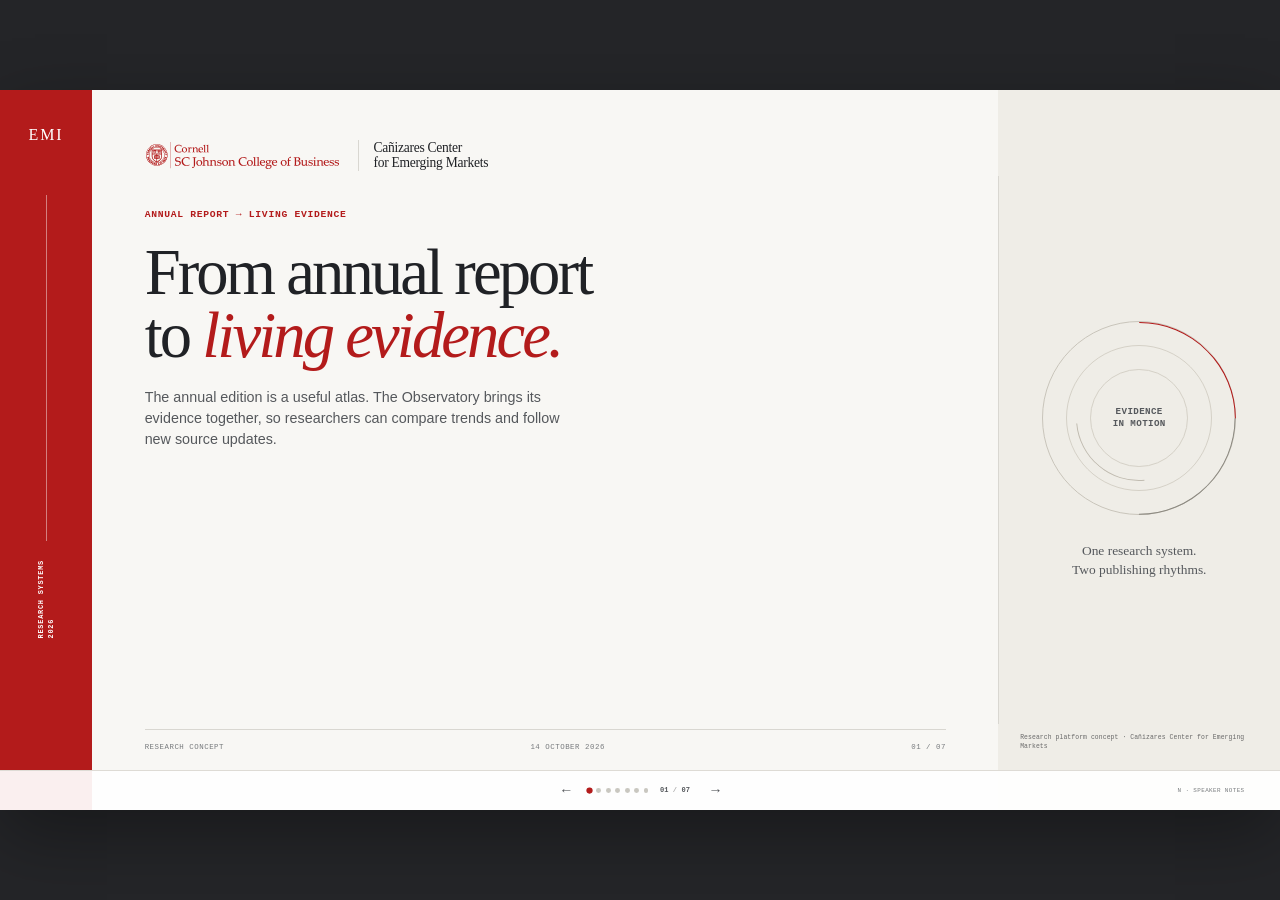
==== index.html @ 7b73593b "Publish seven-slide Cornell EMI Observatory presentation" ====
<!doctype html>
<html lang="en">
<head>
  <meta charset="utf-8">
  <meta name="viewport" content="width=device-width, initial-scale=1">
  <meta name="color-scheme" content="light">
  <meta name="description" content="A seven-slide project presentation of the Emerging Markets Insights Observatory.">
  <title>Emerging Markets Insights Observatory · Project presentation</title>
  <link rel="stylesheet" href="./deck.css">
  <script src="./deck.js" defer></script>
</head>
<body>
  <main class="deck" aria-label="Emerging Markets Insights Observatory presentation">
    <section class="slide slide-cover is-active" id="slide-1" data-slide="1" aria-labelledby="title-1">
      <div class="cover-rail"><span class="rail-mark">EMI</span><span class="rail-line"></span><span class="rail-caption">RESEARCH SYSTEMS<br>2026</span></div>
      <div class="cover-main">
        <header class="brand-lockup" aria-label="Cornell University"><img class="cornell-lockup" src="./assets/cornell-lockup.svg" alt="Cornell University" hidden><span class="lockup-placeholder" hidden aria-hidden="true"></span><span class="center-wordmark">Cañizares Center<br>for Emerging Markets</span></header>
        <p class="eyebrow">ANNUAL REPORT → LIVING EVIDENCE</p>
        <h1 id="title-1">From annual report<br>to <em>living evidence.</em></h1>
        <p class="cover-deck">The annual edition is a useful atlas. The Observatory brings its evidence together, so researchers can compare trends and follow new source updates.</p>
        <div class="cover-bottom"><span>RESEARCH CONCEPT</span><span>14 OCTOBER 2026</span><span>01 / 07</span></div>
      </div>
      <div class="cover-aside"><div class="orbit" aria-hidden="true"><span></span><span></span><span></span><b>evidence<br>in motion</b></div><p>One research system.<br>Two publishing rhythms.</p></div>
      <p class="slide-source cover-source">Research platform concept · Cañizares Center for Emerging Markets</p>
    </section>

    <section class="slide slide-evidence" id="slide-2" data-slide="2" aria-labelledby="title-2" hidden>
      <header class="slide-head"><p class="eyebrow">THE RESEARCH FOUNDATION</p><span class="slide-index">02 / 07</span></header>
      <div class="evidence-layout">
        <div class="evidence-title"><h2 id="title-2">An annual atlas.<br><em>A living evidence base.</em></h2><p>The annual edition gives the research its frame. The Observatory keeps each source with its definition, date, and place in the analysis.</p></div>
        <div class="page-object" aria-label="Research archive with 177 pages and 13 chapter analyses"><div class="page-rules"></div><div class="page-stamp">EMI<br>2026</div><div class="page-count"><b>177</b><span>physical pages</span></div><div class="chapter-count"><b>13</b><span>chapters analyzed</span></div><div class="page-note">ANNUAL EDITION<br>THE RESEARCH FRAME</div></div>
        <div class="asset-column"><div class="asset-total"><span>CATALOGUED SOURCE ASSETS</span><strong>164</strong><small>in the project library</small></div><div class="asset-rule"></div><p>Company, M&amp;A, and greenfield material sit beside the report archive, ready to connect with questions and exhibits.</p><span class="status-pill">SOURCE · DEFINITION · DATE</span></div>
      </div>
      <footer class="slide-source">Sources: project research inventory (177 pages, 13 chapter analyses); <code>docs/DATA_ASSET_MANIFEST.json</code> and <code>verification/RELEASE_CHECK.json</code> (164 catalogued assets).</footer>
    </section>

    <section class="slide slide-experience" id="slide-3" data-slide="3" aria-labelledby="title-3" hidden>
      <header class="slide-head"><p class="eyebrow">WHY VISUALIZATION FIRST</p><span class="slide-index">03 / 07</span></header>
      <div class="experience-grid">
        <div class="experience-copy"><h2 id="title-3">Let researchers<br><em>see the question.</em></h2><p>Start with a country, a metric, and a time window. Compare shape and coverage before writing the interpretation.</p><div class="control-stack"><div><small>ECONOMY</small><strong>Choose one or compare</strong><span>Country selector</span></div><div><small>MEASURE</small><strong>Six annual indicators</strong><span>Units stay visible</span></div><div><small>TIME</small><strong>2000 to 2025</strong><span>Adjustable range</span></div></div></div>
        <div class="chart-frame" aria-label="Illustrative interface diagram, no observations plotted"><div class="chart-toolbar"><div><span class="toolbar-dot"></span><span>FDI NET INFLOWS</span></div><span>LEVELS · CURRENT US$</span></div><div class="chart-body"><div class="chart-ylabels"><span>Higher</span><span></span><span></span><span>Lower</span></div><div class="chart-field"><div class="chart-gridline"></div><div class="chart-gridline"></div><div class="chart-gridline"></div><svg viewBox="0 0 600 300" role="img" aria-label="Schematic line, not real data"><path class="chart-path chart-path-one" d="M4 232 C74 206, 95 232, 146 185 S221 201, 272 153 S351 176, 403 119 S481 141, 596 62"/><path class="chart-path chart-path-two" d="M4 258 C76 245, 105 212, 148 226 S211 165, 271 191 S346 123, 407 151 S493 96, 596 108"/></svg><span class="schematic-label">SCHEMATIC · NO VALUES PLOTTED</span><div class="chart-xlabels"><span>2000</span><span>2010</span><span>2020</span><span>2025</span></div></div></div><div class="chart-legend"><span><i class="legend-red"></i>Selected economy</span><span><i class="legend-gray"></i>Comparison</span><span class="chart-hover">Hover · zoom · inspect</span></div><div class="chart-footnote">Missing values stay visible. Export uses the current filters and labels.</div></div>
        <aside class="experience-margin"><span>01</span><i></i><span>02</span><i></i><span>03</span></aside>
      </div>
      <footer class="slide-source">Sources: <code>app/data/current.json</code> and <code>docs/DATA_DICTIONARY.md</code>. Lines are illustrative only. Corporate, M&amp;A, and greenfield material remains outside this chart.</footer>
    </section>

    <section class="slide slide-pipeline" id="slide-4" data-slide="4" aria-labelledby="title-4" hidden>
      <header class="slide-head"><p class="eyebrow">HOW THE EVIDENCE TAKES SHAPE</p><span class="slide-index">04 / 07</span></header>
      <div class="pipeline-heading"><h2 id="title-4">One source response<br><em>at a time.</em></h2><p>Python turns source material into dated, comparable evidence that a researcher can revisit.</p></div>
      <div class="pipeline-track" aria-label="Data pipeline from official source responses to research interface"><div class="pipeline-step"><span class="step-no">01</span><b>Acquire<br>source data</b><small>Official World Bank<br>API responses</small></div><i class="flow-arrow">→</i><div class="pipeline-step"><span class="step-no">02</span><b>Prepare<br>the series</b><small>Python normalization<br>and validation</small></div><i class="flow-arrow">→</i><div class="pipeline-step step-strong"><span class="step-no">03</span><b>Version<br>the evidence</b><small>Immutable snapshot<br>with provenance</small></div><i class="flow-arrow">→</i><div class="pipeline-step"><span class="step-no">04</span><b>Explore<br>and compare</b><small>Charts and<br>descriptive questions</small></div></div>
      <div class="deployment-band"><div class="deployment-item"><span>ACQUIRE</span><b>World Bank responses</b><small>Country metadata and six annual series</small></div><div class="deployment-item"><span>PREPARE</span><b>Python</b><small>Normalize, check, and record provenance</small></div><div class="deployment-item"><span>VERSION</span><b>Immutable snapshot</b><small>Source, units, dates, and identity stay attached</small></div><div class="deployment-item"><span>EXPLORE</span><b>Plotly · FastAPI</b><small>Interactive charts and read-only data access</small></div></div>
      <footer class="slide-source">Sources: <code>docs/ARCHITECTURE.md</code>, <code>app/data/current.json</code>, <code>docs/DATA_DICTIONARY.md</code>.</footer>
    </section>

    <section class="slide slide-automation" id="slide-5" data-slide="5" aria-labelledby="title-5" hidden>
      <header class="slide-head"><p class="eyebrow">SOURCE-PACED AUTOMATION</p><span class="slide-index">05 / 07</span></header>
      <div class="automation-heading"><h2 id="title-5">Annual baseline.<br><em>Updates as sources change.</em></h2><p>The annual edition remains the reference. The Observatory can follow each provider's publishing rhythm.</p></div>
      <div class="automation-rhythm"><div class="rhythm-date"><span>SOURCE-PACED</span><b>LIVE</b><strong>As data change</strong><small>API · schedule · event</small></div><div class="automation-steps"><article><small>01 · CHECK</small><b>Look for revised source data</b><span>Keep the source's observation frequency intact</span></article><article><small>02 · PREPARE</small><b>Build a dated snapshot</b><span>Carry definitions, units, and source dates</span></article><article><small>03 · RETAIN</small><b>Keep each version addressable</b><span>Return to a prior snapshot for a pinned view</span></article><article><small>04 · PUBLISH</small><b>Seal data and publish the experience</b><span>Keep source material protected in the library</span></article></div></div>
      <div class="automation-caveat"><b>STACK</b><span>Python · FastAPI · Plotly · GitHub Actions. Production design: Dagster orchestration with PostgreSQL; source cadence follows provider terms.</span></div>
      <footer class="slide-source">Sources: <code>.github/workflows/pages.yml</code>, <code>docs/ARCHITECTURE.md</code>, <code>docs/DATA_DICTIONARY.md</code>. A weekly source check does not change annual observation frequency.</footer>
    </section>

    <section class="slide slide-questions" id="slide-6" data-slide="6" aria-labelledby="title-6" hidden>
      <header class="slide-head"><p class="eyebrow">PRIVATE INTERACTION, SHARED EVIDENCE</p><span class="slide-index">06 / 07</span></header>
      <div class="question-layout"><div class="question-intro"><h2 id="title-6">One snapshot.<br><em>Two ways to explore.</em></h2><p>Charts and questions use the same economy, metric, years, and version. The answer stays close to the evidence.</p><div class="boundary-stamp">SOURCE<br>UNIT<br>OBSERVATION PERIOD</div></div><div class="query-card"><div class="query-header"><span>ASK THE SELECTED SNAPSHOT</span><span class="snapshot-id">wb-8d80…4cec</span></div><div class="query-input">Which economies had the highest FDI inflows in the selected years?<b>↵</b></div><div class="query-state"><div class="state-icon">✓</div><div><small>DESCRIPTIVE ANSWER</small><strong>Same filters and snapshot as the visual view.</strong><p>Source, unit, missing-value context, and period stay with the result.</p></div></div><div class="query-divider"></div><div class="unsupported"><span class="unsupported-mark">↗</span><div><small>RETURN TO THE RESEARCH</small><p>Compare the answer with the chart, then read the annual edition for context.</p></div></div><div class="query-baseline"><span>DETERMINISTIC PARSER</span><span>REPEATABLE SNAPSHOT</span><span>SOURCE IN VIEW</span></div></div></div>
      <footer class="slide-source">Sources: <code>README.md</code>, <code>docs/ARCHITECTURE.md</code>, <code>verification/DATA_VERIFICATION.json</code>.</footer>
    </section>

    <section class="slide slide-readiness" id="slide-7" data-slide="7" aria-labelledby="title-7" hidden>
      <header class="slide-head"><p class="eyebrow">ONE RESEARCH SYSTEM · TWO PUBLISHING RHYTHMS</p><span class="slide-index">07 / 07</span></header>
      <div class="readiness-title"><h2 id="title-7">One research system.<br><em>Two publishing rhythms.</em></h2><p>An annual edition gives the work its frame. A source-paced Observatory keeps evidence in motion.</p></div>
      <div class="readiness-board"><article class="readiness-column ready"><span class="column-label"><i></i>LIVE INTELLIGENCE</span><div class="big-proof">↗</div><h3>Follow the source</h3><p>Bring updated source snapshots into view at the cadence each provider allows.</p><div class="column-bottom">Version each snapshot for repeatable comparisons</div></article><article class="readiness-column next"><span class="column-label"><i></i>ANNUAL REFERENCE</span><div class="next-mark">✳</div><h3>Keep the annual edition</h3><p>Use the report as the editorial map. Chapters frame the questions; exhibits anchor the analysis.</p><div class="column-bottom">Read an edition beside evolving evidence</div></article><article class="readiness-column ready"><span class="column-label"><i></i>EXPLAINABLE ANSWERS</span><div class="big-proof">↗</div><h3>Show how an answer travels</h3><p>Keep its source, unit, period, and selected snapshot beside each chart and result.</p><div class="column-bottom">From source to comparison to interpretation</div></article></div>
      <div class="closing-line"><span>ANNUAL EDITION</span><i></i><b>CONTINUOUS OBSERVATORY</b></div>
      <footer class="slide-source">Concept based on the project's annual World Bank snapshot, source catalog, and report research inventory.</footer>
    </section>
    <div class="deck-ui" aria-label="Slide navigation">
      <button class="nav-button previous" type="button" aria-label="Previous slide">←</button>
      <div class="slide-dots" role="navigation" aria-label="Choose a slide"></div>
      <div class="slide-counter" aria-live="polite"><span id="current-slide">01</span><i>/</i><span>07</span></div>
      <button class="nav-button next" type="button" aria-label="Next slide">→</button>
      <button class="notes-hint" type="button" aria-label="Open speaker notes" aria-controls="notes-panel" aria-expanded="false">N · SPEAKER NOTES</button>
    </div>
    <aside class="notes-panel" id="notes-panel" aria-label="Speaker notes" hidden><div class="notes-panel-head"><span>SPEAKER NOTES</span><button type="button" class="notes-close" aria-label="Close speaker notes">×</button></div><p id="notes-text"></p></aside>
    <div class="sr-only" aria-live="polite" id="announcement"></div>
  </main>
</body>
</html>
---- deck.css ----
@charset "utf-8";
:root{--red:#B31B1B;--red-dark:#8F1717;--ink:#202226;--ink-soft:#55585C;--paper:#F8F7F4;--white:#FFF;--rule:#D9D7D1;--soft:#EDEBE6;--muted:#777A7D;--green:#477463;--amber:#A87231;--display:Georgia,"Times New Roman",serif;--sans:Arial,Helvetica,sans-serif;--mono:"SFMono-Regular",Consolas,"Liberation Mono",monospace;--motion-fast:180ms;--motion-base:360ms;--motion-ease:cubic-bezier(.2,.7,.2,1);--slide-w:1600;--slide-h:900}
*{box-sizing:border-box}html,body{width:100%;height:100%;margin:0;background:#242528;color:var(--ink);font-family:var(--sans)}body{display:grid;place-items:center;overflow:hidden}.deck{width:min(100vw,177.7778vh);height:min(100vh,56.25vw);aspect-ratio:16/9;position:relative;overflow:hidden;background:var(--paper);box-shadow:0 24px 70px #0005;container-type:inline-size}.slide{position:absolute;inset:0;overflow:hidden;padding:5.25cqw 6.1cqw 5.7cqw;background:var(--paper);opacity:0;visibility:hidden;transform:translateY(1.2cqw);transition:opacity var(--motion-base) var(--motion-ease),transform var(--motion-base) var(--motion-ease),visibility var(--motion-base)}.slide.is-active{opacity:1;visibility:visible;transform:translateY(0);z-index:1}.slide[hidden]{display:none}.slide-head{display:flex;align-items:center;justify-content:space-between;border-bottom:1px solid var(--rule);padding-bottom:.75cqw}.eyebrow,.slide-index,.slide-source,.cover-bottom,.lane-kicker,.asset-total>span,.page-note,.query-header,.query-state small,.unsupported small,.query-baseline,.chart-toolbar,.chart-footnote,.chart-legend,.control-stack small,.column-label,.column-bottom,.deployment-item>span,.deployment-item small,.notes-panel-head,.notes-hint{font-family:var(--mono);letter-spacing:.07em}.eyebrow{font-size:.69cqw;font-weight:700;color:var(--red);margin:0}.slide-index{font-size:.61cqw;color:var(--muted)}h1,h2,h3,p{margin-top:0}h1,h2{font-family:var(--display);font-weight:400;letter-spacing:-.045em}h2{font-size:3.05cqw;line-height:1.06;margin:0 0 1.1cqw}h2 em,h1 em{color:var(--red);font-weight:400}p{line-height:1.48}.slide-source{position:absolute;left:6.1cqw;right:6.1cqw;bottom:2.1cqw;color:var(--muted);font-size:.52cqw;letter-spacing:.015em;line-height:1.4}.slide-source code{font-family:var(--mono);font-size:.95em;color:var(--ink-soft)}
/* Cover */
.slide-cover{padding:0;display:grid;grid-template-columns:7.2cqw 1fr 22cqw;grid-template-rows:1fr;visibility:visible}.slide-cover.is-active{display:grid}.cover-rail{background:var(--red);color:white;display:flex;flex-direction:column;align-items:center;padding:2.8cqw 0}.rail-mark{font-family:var(--display);font-size:1.25cqw;letter-spacing:.12em}.rail-line{width:1px;height:27cqw;background:#ffffff70;margin:4cqw 0 1.5cqw}.rail-caption{writing-mode:vertical-rl;transform:rotate(180deg);font:600 .54cqw/1.5 var(--mono);letter-spacing:.11em}.cover-main{padding:3.4cqw 4.1cqw 2.55cqw;display:flex;flex-direction:column;position:relative}.brand-lockup{height:3.4cqw;display:flex;align-items:flex-start}.cornell-lockup{max-width:15.5cqw;max-height:2.2cqw;object-fit:contain;object-position:left top}.lockup-placeholder{display:inline-flex;align-items:baseline;gap:.75cqw;padding:.25cqw .45cqw;border:1px dashed #aaa;font:700 .69cqw var(--mono);letter-spacing:.04em;color:var(--ink-soft)}.lockup-placeholder i{font:italic .52cqw var(--sans);letter-spacing:0;color:var(--muted)}.cover-main .eyebrow{margin-top:2.4cqw;font-size:.76cqw}.cover-main h1{font-size:5.05cqw;line-height:.97;margin:1.5cqw 0 1.6cqw}.cover-deck{font:1.12cqw/1.45 var(--sans);color:var(--ink-soft);max-width:34cqw;margin:0}.cover-bottom{margin-top:auto;display:flex;justify-content:space-between;border-top:1px solid var(--rule);padding-top:1cqw;font-size:.58cqw;color:var(--muted)}.cover-aside{background:#EFEDE7;display:flex;flex-direction:column;justify-content:center;align-items:center;padding:2cqw;position:relative}.cover-aside:before{content:"";position:absolute;left:0;top:12%;bottom:12%;width:1px;background:var(--rule)}.orbit{width:15.2cqw;height:15.2cqw;border:1px solid #c9c5bb;border-radius:50%;position:relative;display:grid;place-items:center}.orbit:before,.orbit:after{content:"";position:absolute;border:1px solid #d5d1c7;border-radius:50%}.orbit:before{inset:1.8cqw}.orbit:after{inset:3.7cqw}.orbit span{position:absolute;inset:0;border-radius:50%;border:1px solid transparent;border-top-color:var(--red);transform:rotate(45deg)}.orbit span:nth-child(2){transform:rotate(135deg);border-top-color:#8D8A82}.orbit span:nth-child(3){inset:2.6cqw;transform:rotate(220deg);border-top-color:#c1bcb1}.orbit b{font:700 .72cqw/1.3 var(--mono);letter-spacing:.04em;text-align:center;color:var(--ink-soft);text-transform:uppercase}.cover-aside>p{font:1.05cqw/1.38 var(--display);text-align:center;margin:2.1cqw 0 0;color:var(--ink-soft)}.cover-source{left:auto;right:1.6cqw;bottom:1.5cqw;width:18.7cqw;color:#666;font-size:.46cqw}
/* Evidence */
.evidence-layout{display:grid;grid-template-columns:1.1fr .86fr .85fr;gap:4.5cqw;align-items:center;height:70%;padding-top:1.9cqw}.evidence-title h2{font-size:3.6cqw}.evidence-title p{font-size:.93cqw;color:var(--ink-soft);max-width:24cqw}.page-object{height:24cqw;max-height:30cqw;background:#fff;border:1px solid #d3d0c7;box-shadow:1cqw 1cqw 0 #dedbd3;padding:2cqw 1.8cqw;position:relative;display:flex;flex-direction:column;justify-content:flex-end}.page-rules{position:absolute;inset:2cqw 1.8cqw auto;height:7.5cqw;background:repeating-linear-gradient(to bottom,transparent 0,transparent .63cqw,#e4e1da .63cqw,#e4e1da .68cqw)}.page-stamp{position:absolute;right:1.8cqw;top:1.7cqw;border:1px solid var(--red);color:var(--red);font:700 .56cqw/1.3 var(--mono);padding:.35cqw .5cqw;transform:rotate(4deg)}.page-count,.chapter-count{display:flex;align-items:baseline;gap:.65cqw;position:relative}.page-count b{font:4.1cqw var(--display);color:var(--red)}.page-count span,.chapter-count span{font:600 .72cqw var(--mono);color:var(--ink-soft)}.chapter-count{border-top:1px solid var(--rule);padding-top:.8cqw;margin-top:.45cqw}.chapter-count b{font:2.1cqw var(--display)}.page-note{position:absolute;left:1.8cqw;top:10.5cqw;color:var(--muted);font-size:.47cqw;line-height:1.5}.asset-column{padding-left:1cqw}.asset-total{display:flex;flex-direction:column;gap:.42cqw}.asset-total>span{font-size:.57cqw;color:var(--muted)}.asset-total strong{font:5.15cqw var(--display);letter-spacing:-.06em}.asset-total small{font-size:.78cqw;color:var(--ink-soft)}.asset-rule{height:1px;background:var(--rule);margin:1.35cqw 0}.asset-column>p{font-size:.76cqw;color:var(--ink-soft);line-height:1.55}.status-pill{display:inline-block;color:var(--green);font:700 .5cqw var(--mono);letter-spacing:.04em;border:1px solid #9bb7a9;padding:.42cqw .55cqw;margin-top:.4cqw}
/* Portfolio */
.portfolio-heading{display:flex;align-items:flex-end;justify-content:space-between;padding:2cqw 0 1.4cqw}.portfolio-heading h2{font-size:2.74cqw;margin:0}.portfolio-heading p{width:22cqw;margin:0 1cqw .35cqw 2cqw;color:var(--ink-soft);font-size:.75cqw}.portfolio-columns{display:grid;grid-template-columns:repeat(3,1fr);gap:1.1cqw;height:49%;}.source-lane{background:#fff;border:1px solid var(--rule);padding:1.45cqw 1.55cqw;display:flex;flex-direction:column;position:relative}.source-live{border-top:3px solid var(--red)}.source-gated{background:#F0EEE9}.lane-kicker{font-size:.51cqw;color:var(--muted);display:flex;align-items:center;gap:.5cqw}.lane-dot{width:.46cqw;height:.46cqw;border-radius:50%;background:var(--green)}.dot-muted{background:#9d9b95}.dot-outline{background:transparent;border:1px solid var(--amber)}.source-lane h3{font:2.05cqw/1.03 var(--display);letter-spacing:-.035em;margin:1.05cqw 0 .75cqw}.source-lane p{font-size:.68cqw;line-height:1.45;color:var(--ink-soft);max-width:19cqw;margin-bottom:.9cqw}.metric-chips{display:flex;flex-wrap:wrap;gap:.3cqw}.metric-chips span{padding:.35cqw .45cqw;background:#F5F1EB;color:#524E49;font:600 .48cqw var(--mono)}.lane-footer{margin-top:auto;display:flex;align-items:baseline;justify-content:space-between;padding-top:.75cqw;border-top:1px solid var(--rule);font-size:.58cqw;color:var(--ink-soft)}.lane-footer b{font:700 .59cqw var(--mono);color:var(--ink)}.asset-glyphs{display:grid;grid-template-columns:1fr 1fr;gap:.35cqw;margin-top:.25cqw}.asset-glyphs span,.feed-list span{border:1px solid var(--rule);padding:.39cqw .48cqw;font:600 .48cqw var(--mono);color:var(--ink-soft)}.feed-list{display:flex;flex-direction:column;gap:.35cqw;margin-top:.25cqw}.feed-list span{background:#fff}
/* Experience */
.experience-grid{display:grid;grid-template-columns:.86fr 1.25fr .08fr;gap:3cqw;align-items:center;height:78%;padding-top:1.2cqw}.experience-copy h2{font-size:2.8cqw}.experience-copy>p{font-size:.78cqw;color:var(--ink-soft);max-width:22cqw}.control-stack{margin-top:1.4cqw;display:flex;flex-direction:column;gap:.52cqw}.control-stack>div{display:grid;grid-template-columns:4.7cqw 1fr;align-items:center;background:#fff;border:1px solid var(--rule);padding:.61cqw .72cqw}.control-stack small{font-size:.46cqw;color:var(--red);grid-row:span 2}.control-stack strong{font:600 .7cqw var(--sans)}.control-stack span{font-size:.53cqw;color:var(--muted);margin-top:.16cqw}.chart-frame{background:#fff;border:1px solid var(--rule);box-shadow:.55cqw .65cqw 0 #e5e2db;padding:1.1cqw 1.15cqw}.chart-toolbar{display:flex;justify-content:space-between;border-bottom:1px solid var(--soft);padding-bottom:.7cqw;font-size:.49cqw;color:var(--muted)}.chart-toolbar>div{display:flex;gap:.4cqw;align-items:center;color:var(--ink);font-weight:700}.toolbar-dot{width:.35cqw;height:.35cqw;background:var(--red);border-radius:50%}.chart-body{display:grid;grid-template-columns:3.1cqw 1fr;height:16.7cqw;padding-top:.8cqw}.chart-ylabels{display:flex;flex-direction:column;justify-content:space-between;padding:0 .55cqw .8cqw 0;color:var(--muted);font: .45cqw var(--mono)}.chart-field{position:relative;border-left:1px solid #c8c5bd;border-bottom:1px solid #c8c5bd}.chart-gridline{position:absolute;left:0;right:0;border-top:1px dashed #e6e4de}.chart-gridline:nth-child(1){top:25%}.chart-gridline:nth-child(2){top:50%}.chart-gridline:nth-child(3){top:75%}.chart-field svg{width:100%;height:90%;position:absolute;inset:0}.chart-path{fill:none;stroke-width:3;vector-effect:non-scaling-stroke}.chart-path-one{stroke:var(--red)}.chart-path-two{stroke:#8D9293;stroke-width:2}.schematic-label{position:absolute;left:50%;top:44%;transform:translate(-50%,-50%);font:700 .48cqw var(--mono);letter-spacing:.08em;color:#6F7173;background:#ffffffd9;padding:.35cqw .5cqw}.chart-xlabels{position:absolute;left:0;right:0;bottom:-1.02cqw;display:flex;justify-content:space-between;font: .45cqw var(--mono);color:var(--muted)}.chart-legend{display:flex;gap:1.1cqw;align-items:center;font-size:.47cqw;color:var(--ink-soft);padding-top:1.3cqw}.chart-legend span{display:flex;align-items:center;gap:.35cqw}.chart-legend i{width:.65cqw;height:2px;display:inline-block}.legend-red{background:var(--red)}.legend-gray{background:#8D9293}.chart-legend .chart-hover{margin-left:auto;color:var(--red)}.chart-footnote{font-size:.45cqw;color:var(--muted);border-top:1px solid var(--soft);padding-top:.6cqw;margin-top:.7cqw;letter-spacing:.02em}.experience-margin{height:70%;display:flex;flex-direction:column;align-items:center;justify-content:center;gap:.8cqw;color:var(--muted);font: .46cqw var(--mono)}.experience-margin i{width:1px;height:2.4cqw;background:var(--rule)}
/* Questions */
.question-layout{display:grid;grid-template-columns:.76fr 1.15fr;gap:6.5cqw;align-items:center;height:77%;padding:1.1cqw 3.1cqw}.question-intro h2{font-size:3.3cqw}.question-intro>p{max-width:22cqw;color:var(--ink-soft);font-size:.84cqw}.boundary-stamp{display:inline-block;border:1px solid var(--red);padding:.65cqw .8cqw;margin-top:1.2cqw;color:var(--red);font:700 .55cqw/1.75 var(--mono);letter-spacing:.055em;transform:rotate(-2deg)}.query-card{background:#fff;border:1px solid var(--rule);box-shadow:.8cqw .9cqw 0 #e6e2da;padding:1.65cqw 1.8cqw}.query-header{display:flex;justify-content:space-between;font-size:.5cqw;color:var(--muted);border-bottom:1px solid var(--soft);padding-bottom:.8cqw}.snapshot-id{color:var(--green)}.query-input{margin:1.1cqw 0 1.35cqw;border:1px solid #c9c5bc;background:#FDFCF9;padding:.85cqw 1cqw;display:flex;justify-content:space-between;gap:1cqw;align-items:center;font: .85cqw/1.4 var(--sans);color:#47494b}.query-input b{background:var(--red);color:#fff;padding:.3cqw .58cqw;font:700 .8cqw var(--sans)}.query-state{display:grid;grid-template-columns:2.25cqw 1fr;gap:.8cqw;align-items:start}.state-icon{width:1.75cqw;height:1.75cqw;display:grid;place-items:center;border-radius:50%;background:#e6efe9;color:var(--green);font:700 .95cqw var(--sans)}.query-state small,.unsupported small{font-size:.48cqw;color:var(--green)}.query-state strong{display:block;margin:.4cqw 0;font-size:.72cqw}.query-state p{font-size:.62cqw;color:var(--ink-soft);margin:0}.query-divider{height:1px;background:var(--soft);margin:1.15cqw 0}.unsupported{display:grid;grid-template-columns:2.25cqw 1fr;gap:.8cqw;align-items:start}.unsupported-mark{width:1.65cqw;height:1.65cqw;border:1px solid #D8B78E;border-radius:50%;display:grid;place-items:center;color:var(--amber);font:700 .8cqw var(--sans)}.unsupported small{color:var(--amber)}.unsupported p{font-size:.62cqw;color:var(--ink-soft);margin:.35cqw 0 0;line-height:1.5}.unsupported b{color:var(--ink)}.query-baseline{display:flex;justify-content:space-between;border-top:1px solid var(--soft);margin-top:1.15cqw;padding-top:.7cqw;color:var(--muted);font-size:.44cqw}
/* Pipeline */
.pipeline-heading{display:flex;justify-content:space-between;align-items:flex-end;padding:1.75cqw 0 1.4cqw}.pipeline-heading h2{font-size:2.9cqw;margin:0}.pipeline-heading p{width:24cqw;font-size:.75cqw;color:var(--ink-soft);margin:0 1cqw .25cqw 2cqw}.pipeline-track{display:flex;align-items:center;justify-content:space-between;background:#fff;border:1px solid var(--rule);padding:1.2cqw 1.6cqw}.pipeline-step{flex:1;display:grid;grid-template-columns:1.6cqw 1fr;column-gap:.55cqw;align-items:center;min-height:4.9cqw}.step-no{grid-row:span 2;color:var(--red);font:700 .52cqw var(--mono);align-self:start;padding-top:.22cqw}.pipeline-step b{font:1.02cqw/1.05 var(--display)}.pipeline-step small{font-size:.52cqw;line-height:1.4;color:var(--muted);margin-top:.4cqw}.step-strong{background:#F7EFEB;outline:1px solid #e4c2b7;padding:.75cqw .8cqw}.flow-arrow{font:1.3cqw var(--sans);color:var(--red);padding:0 .9cqw}.deployment-band{display:grid;grid-template-columns:repeat(4,1fr);margin-top:1.25cqw;border-top:1px solid var(--rule);border-bottom:1px solid var(--rule)}.deployment-item{padding:1cqw .9cqw;display:flex;flex-direction:column;gap:.42cqw;border-right:1px solid var(--rule)}.deployment-item:first-child{padding-left:0}.deployment-item:last-child{border:0}.deployment-item>span{font-size:.46cqw;color:var(--muted)}.deployment-item b{font-size:.69cqw}.deployment-item small{font-size:.48cqw;line-height:1.45;letter-spacing:0;color:var(--ink-soft)}
/* Readiness */
.readiness-title{display:flex;justify-content:space-between;align-items:flex-end;padding:1.55cqw 0 1.45cqw}.readiness-title h2{font-size:2.9cqw;margin:0}.readiness-title>p{width:24cqw;font-size:.75cqw;color:var(--ink-soft);margin:0 1cqw .25cqw 2cqw}.readiness-board{display:grid;grid-template-columns:repeat(3,1fr);gap:1cqw;height:43%;}.readiness-column{background:#fff;border:1px solid var(--rule);padding:1.25cqw 1.35cqw;display:flex;flex-direction:column;position:relative}.readiness-column.ready{border-top:3px solid var(--green)}.readiness-column.next{border-top:3px solid var(--red)}.readiness-column.gated{background:#F0EEE9;border-top:3px solid #9A968C}.column-label{display:flex;align-items:center;gap:.45cqw;font-size:.48cqw;color:var(--muted)}.column-label i{width:.42cqw;height:.42cqw;border-radius:50%;background:var(--green)}.next .column-label i{background:var(--red)}.gated .column-label i{background:#9A968C}.big-proof{font:3.8cqw/1 var(--display);margin:1.2cqw 0 .35cqw;color:var(--green)}.big-proof span{font:1cqw var(--display);color:#8B9691}.next-mark,.gate-mark{font:3.8cqw/1 var(--display);margin:1.2cqw 0 .35cqw;color:var(--red)}.gate-mark{color:#77746d}.readiness-column h3{font:1.35cqw var(--display);margin:0 0 .5cqw}.readiness-column p{font-size:.62cqw;line-height:1.42;color:var(--ink-soft);max-width:19cqw;margin:0}.column-bottom{margin-top:auto;border-top:1px solid var(--rule);padding-top:.62cqw;color:var(--ink-soft);font-size:.48cqw;line-height:1.35}.closing-line{display:flex;align-items:center;gap:.8cqw;margin-top:1.45cqw;color:var(--muted);font:700 .48cqw var(--mono);letter-spacing:.06em}.closing-line i{height:1px;width:4.8cqw;background:var(--red)}.closing-line b{color:var(--red)}
/* Navigation and notes */
.deck-ui{position:absolute;z-index:5;left:0;right:0;bottom:0;height:3.15cqw;display:flex;align-items:center;justify-content:center;gap:.65cqw;padding:0 2.2cqw;background:#ffffffed;border-top:1px solid #dedbd5}.nav-button{border:1px solid transparent;background:transparent;color:var(--ink-soft);width:2.05cqw;height:2.05cqw;font-size:1.1cqw;cursor:pointer;transition:background var(--motion-fast),color var(--motion-fast),transform var(--motion-fast)}.nav-button:hover{background:var(--red);color:#fff;transform:translateY(-1px)}.nav-button:focus-visible,.slide-dot:focus-visible,.notes-close:focus-visible{outline:2px solid var(--red);outline-offset:2px}.slide-dots{display:flex;align-items:center;gap:.36cqw}.slide-dot{width:.38cqw;height:.38cqw;padding:0;border:0;border-radius:50%;background:#c9c7c0;cursor:pointer;transition:background var(--motion-fast),transform var(--motion-fast)}.slide-dot[aria-current="true"]{background:var(--red);transform:scale(1.25)}.slide-counter{font:700 .55cqw var(--mono);color:var(--ink-soft);display:flex;gap:.35cqw;margin:0 .25cqw}.slide-counter i{font-style:normal;color:#aaa}.notes-hint{position:absolute;right:2.3cqw;border:0;background:transparent;cursor:pointer;font-size:.46cqw;color:var(--muted)}.notes-panel{position:absolute;z-index:6;right:2.4cqw;bottom:4cqw;width:27cqw;max-height:42cqw;overflow:auto;background:#fff;border:1px solid var(--rule);box-shadow:0 .6cqw 2cqw #0002;padding:1.15cqw 1.3cqw}.notes-panel[hidden]{display:none}.notes-panel-head{display:flex;justify-content:space-between;align-items:center;color:var(--red);font-weight:700;font-size:.5cqw}.notes-close{border:0;background:none;font-size:1.2cqw;cursor:pointer}.notes-panel p{font-size:.68cqw;line-height:1.5;color:var(--ink-soft);margin:.75cqw 0 0}.sr-only{position:absolute;width:1px;height:1px;padding:0;margin:-1px;overflow:hidden;clip:rect(0,0,0,0);white-space:nowrap;border:0}
@media(max-width:760px){body{display:block;overflow:auto}.deck{width:100vw;height:100svh;aspect-ratio:auto;box-shadow:none}.slide{overflow:auto;padding:8vw 7vw 18vw}.slide-head{padding-bottom:2vw}.eyebrow{font-size:2.5vw}.slide-index{font-size:2.2vw}h2{font-size:8vw;margin-bottom:3vw}.slide-source{left:7vw;right:7vw;bottom:14vw;font-size:1.8vw}.slide-cover{padding:0;grid-template-columns:12vw 1fr;grid-template-rows:1fr 18vw}.cover-rail{grid-row:1/3;padding:8vw 0}.rail-mark{font-size:3vw}.rail-line{height:28vw;margin:10vw 0 4vw}.rail-caption{font-size:1.8vw}.cover-main{padding:8vw 6vw}.brand-lockup{height:8vw}.lockup-placeholder{font-size:2.2vw;padding:.8vw 1vw;gap:1.5vw}.lockup-placeholder i{font-size:1.7vw}.cornell-lockup{max-width:42vw;max-height:7vw}.cover-main .eyebrow{font-size:2.3vw;margin-top:9vw}.cover-main h1{font-size:12vw;margin:4vw 0}.cover-deck{font-size:3.6vw;max-width:75vw}.cover-bottom{font-size:1.65vw;padding-top:2.2vw}.cover-aside{grid-column:2;grid-row:2;display:none}.cover-source{left:16vw;right:6vw;bottom:5vw;width:auto;font-size:1.55vw}.evidence-layout{height:auto;padding-top:8vw;grid-template-columns:1fr 1fr;gap:5vw}.evidence-title{grid-column:1/3}.evidence-title h2{font-size:10vw}.evidence-title p{font-size:3.2vw;max-width:80vw}.page-object{height:58vw;max-height:none;padding:5vw}.page-rules{inset:5vw 5vw auto;height:18vw;background:repeating-linear-gradient(to bottom,transparent 0,transparent 1.5vw,#e4e1da 1.5vw,#e4e1da 1.65vw)}.page-stamp{font-size:1.8vw;top:4vw;right:4vw}.page-count b{font-size:12vw}.page-count span,.chapter-count span{font-size:2.2vw}.chapter-count b{font-size:6vw}.page-note{left:5vw;top:25vw;font-size:1.7vw}.asset-column{padding:0}.asset-total>span{font-size:1.8vw}.asset-total strong{font-size:13vw}.asset-total small{font-size:2.5vw}.asset-rule{margin:3vw 0}.asset-column>p{font-size:2.4vw}.status-pill{font-size:1.6vw;padding:1.1vw}.portfolio-heading{display:block;padding:7vw 0 4vw}.portfolio-heading h2{font-size:7vw}.portfolio-heading p{width:auto;margin:2vw 0;font-size:2.5vw}.portfolio-columns{height:auto;grid-template-columns:1fr;gap:2vw}.source-lane{padding:4vw;min-height:51vw}.lane-kicker{font-size:1.7vw}.lane-dot{width:1.6vw;height:1.6vw}.source-lane h3{font-size:7vw;margin:3vw 0}.source-lane p{font-size:2.5vw;max-width:80vw}.metric-chips{gap:1vw}.metric-chips span,.asset-glyphs span,.feed-list span{font-size:1.9vw;padding:1.3vw}.lane-footer{font-size:2vw;padding-top:2vw}.lane-footer b{font-size:2vw}.asset-glyphs{gap:1vw}.feed-list{gap:1vw}.experience-grid{display:block;height:auto;padding:7vw 0}.experience-copy h2{font-size:7.5vw}.experience-copy>p{font-size:2.6vw;max-width:85vw}.control-stack{margin:4vw 0;gap:1.3vw}.control-stack>div{grid-template-columns:18vw 1fr;padding:2vw}.control-stack small{font-size:1.6vw}.control-stack strong{font-size:2.4vw}.control-stack span{font-size:1.9vw}.chart-frame{padding:3vw}.chart-toolbar{font-size:1.6vw;padding-bottom:2vw}.toolbar-dot{width:1.2vw;height:1.2vw}.chart-body{grid-template-columns:8vw 1fr;height:47vw;padding-top:2vw}.chart-ylabels,.chart-xlabels{font-size:1.6vw}.chart-xlabels{bottom:-3vw}.schematic-label{font-size:1.7vw;padding:1vw}.chart-legend{font-size:1.6vw;padding-top:4vw;gap:3vw}.chart-legend i{width:2.4vw}.chart-footnote{font-size:1.6vw;padding-top:2vw;margin-top:2vw}.experience-margin{display:none}.question-layout{display:block;height:auto;padding:7vw 0}.question-intro h2{font-size:9vw}.question-intro>p{font-size:2.6vw;max-width:83vw}.boundary-stamp{font-size:1.8vw;padding:2vw;margin:2vw 0 5vw}.query-card{padding:4vw}.query-header{font-size:1.7vw;padding-bottom:2vw}.query-input{font-size:2.6vw;padding:2vw;margin:3vw 0}.query-input b{font-size:2.5vw;padding:1vw 2vw}.query-state,.unsupported{grid-template-columns:6vw 1fr;gap:2vw}.state-icon,.unsupported-mark{width:5vw;height:5vw;font-size:2.6vw}.query-state small,.unsupported small{font-size:1.6vw}.query-state strong{font-size:2.4vw;margin:1vw 0}.query-state p,.unsupported p{font-size:2.2vw}.query-divider{margin:3vw 0}.query-baseline{font-size:1.4vw;margin-top:3vw;padding-top:2vw}.pipeline-heading{display:block;padding:7vw 0 4vw}.pipeline-heading h2{font-size:8vw}.pipeline-heading p{width:auto;margin:2vw 0;font-size:2.4vw}.pipeline-track{display:grid;grid-template-columns:1fr 8vw 1fr;gap:1vw;padding:3vw}.pipeline-step{min-height:15vw;grid-template-columns:5vw 1fr;gap:2vw}.step-no{font-size:1.7vw}.pipeline-step b{font-size:3.8vw}.pipeline-step small{font-size:1.8vw}.step-strong{padding:2vw}.flow-arrow{font-size:4vw;text-align:center;padding:0}.deployment-band{grid-template-columns:1fr 1fr;margin-top:4vw}.deployment-item{padding:3vw 2vw;border-bottom:1px solid var(--rule)}.deployment-item:first-child{padding-left:0}.deployment-item>span{font-size:1.5vw}.deployment-item b{font-size:2.3vw}.deployment-item small{font-size:1.6vw}.readiness-title{display:block;padding:7vw 0 4vw}.readiness-title h2{font-size:8vw}.readiness-title>p{width:auto;margin:2vw 0;font-size:2.4vw}.readiness-board{height:auto;grid-template-columns:1fr;gap:2vw}.readiness-column{padding:4vw;min-height:52vw}.column-label{font-size:1.7vw}.column-label i{width:1.5vw;height:1.5vw}.big-proof,.next-mark,.gate-mark{font-size:12vw;margin:3vw 0 1vw}.big-proof span{font-size:3vw}.readiness-column h3{font-size:5vw;margin-bottom:1vw}.readiness-column p{font-size:2.3vw;max-width:80vw}.column-bottom{font-size:1.8vw;padding-top:2vw}.closing-line{font-size:1.7vw;margin:4vw 0;gap:2vw}.closing-line i{width:8vw}.deck-ui{height:11vw;gap:2vw;padding:0 3vw}.nav-button{width:7vw;height:7vw;font-size:4vw}.slide-dots{gap:1.4vw}.slide-dot{width:1.5vw;height:1.5vw}.slide-counter{font-size:1.8vw;gap:1vw}.notes-hint{right:3vw;font-size:1.4vw}.notes-panel{right:3vw;bottom:13vw;width:70vw;max-height:60vh;padding:3vw}.notes-panel-head{font-size:1.8vw}.notes-close{font-size:4vw}.notes-panel p{font-size:2.5vw;margin-top:2vw}}
@media(prefers-reduced-motion:reduce){*,*::before,*::after{scroll-behavior:auto!important;transition-duration:.2s!important;animation-duration:.2s!important;animation-iteration-count:1!important}}
/* Scheduled source checks are presented as a cadence, not as observation frequency. */
.automation-heading{display:flex;align-items:flex-end;justify-content:space-between;padding:1.65cqw 0 1.35cqw}.automation-heading h2{font-size:2.9cqw;margin:0}.automation-heading p{width:25cqw;margin:0 1cqw .2cqw 2cqw;color:var(--ink-soft);font-size:.74cqw}.automation-rhythm{display:grid;grid-template-columns:.42fr 1.58fr;gap:1.4cqw;align-items:stretch}.rhythm-date{display:flex;flex-direction:column;align-items:center;justify-content:center;background:var(--red);color:#fff;padding:1cqw}.rhythm-date span{font:700 .47cqw var(--mono);letter-spacing:.08em}.rhythm-date b{font:2.2cqw var(--display);margin-top:.55cqw}.rhythm-date strong{font:1.1cqw var(--mono)}.rhythm-date small{font-size:.53cqw;margin-top:.5cqw;color:#fffC}.automation-steps{display:grid;grid-template-columns:1fr 1fr;gap:.55cqw}.automation-steps article{padding:.8cqw .9cqw;background:#fff;border:1px solid var(--rule);display:flex;flex-direction:column;gap:.33cqw}.automation-steps article small{font:700 .46cqw var(--mono);letter-spacing:.07em;color:var(--red)}.automation-steps article b{font-size:.66cqw;line-height:1.3}.automation-steps article span{font-size:.52cqw;color:var(--ink-soft);line-height:1.35}.automation-caveat{display:flex;align-items:center;justify-content:space-between;gap:1cqw;border-top:1px solid var(--rule);border-bottom:1px solid var(--rule);margin-top:1.1cqw;padding:.75cqw .15cqw}.automation-caveat b{font:700 .5cqw var(--mono);letter-spacing:.04em;color:var(--red)}.automation-caveat span{font-size:.59cqw;color:var(--ink-soft)}
@media(max-width:760px){.automation-heading{display:block;padding:7vw 0 4vw}.automation-heading h2{font-size:8vw}.automation-heading p{width:auto;margin:2vw 0;font-size:2.4vw}.automation-rhythm{grid-template-columns:.45fr 1.55fr;gap:2vw}.rhythm-date{padding:3vw}.rhythm-date span{font-size:1.5vw}.rhythm-date b{font-size:7vw;margin-top:2vw}.rhythm-date strong{font-size:3vw}.rhythm-date small{font-size:1.6vw;text-align:center}.automation-steps{gap:1vw}.automation-steps article{padding:2vw;gap:.7vw}.automation-steps article small{font-size:1.5vw}.automation-steps article b{font-size:2vw}.automation-steps article span{font-size:1.6vw}.automation-caveat{display:block;margin-top:3vw;padding:2vw .2vw}.automation-caveat b{font-size:1.55vw}.automation-caveat span{display:block;font-size:1.7vw;margin-top:1vw}}
.automation-heading h2{font-size:2.65cqw}
@media(max-width:760px){.automation-heading h2{font-size:7.4vw}}

@media(min-width:761px){.evidence-title p,.experience-copy>p,.question-intro>p,.pipeline-heading p,.automation-heading p,.readiness-title>p{font-size:1cqw}.automation-steps article b{font-size:.82cqw}.automation-steps article span{font-size:.66cqw}.readiness-column p{font-size:.8cqw}.column-bottom{font-size:.61cqw}}

/* Final presentation polish: official identity and readable source credits. */
.lockup-placeholder[hidden],.cornell-lockup[hidden]{display:none!important}
@media(min-width:761px){.slide-source{bottom:4cqw;color:#686868;font-size:.58cqw}.cover-source{bottom:4cqw;font-size:.5cqw}.cover-main{padding-bottom:4.6cqw}}

.brand-lockup{gap:1.2cqw;align-items:center}.center-wordmark{font:1.06cqw/1.15 var(--display);color:var(--ink);border-left:1px solid var(--rule);padding-left:1.1cqw;letter-spacing:-.02em}@media(max-width:760px){.center-wordmark{font-size:2.9vw;padding-left:2vw}.brand-lockup{gap:2vw}}
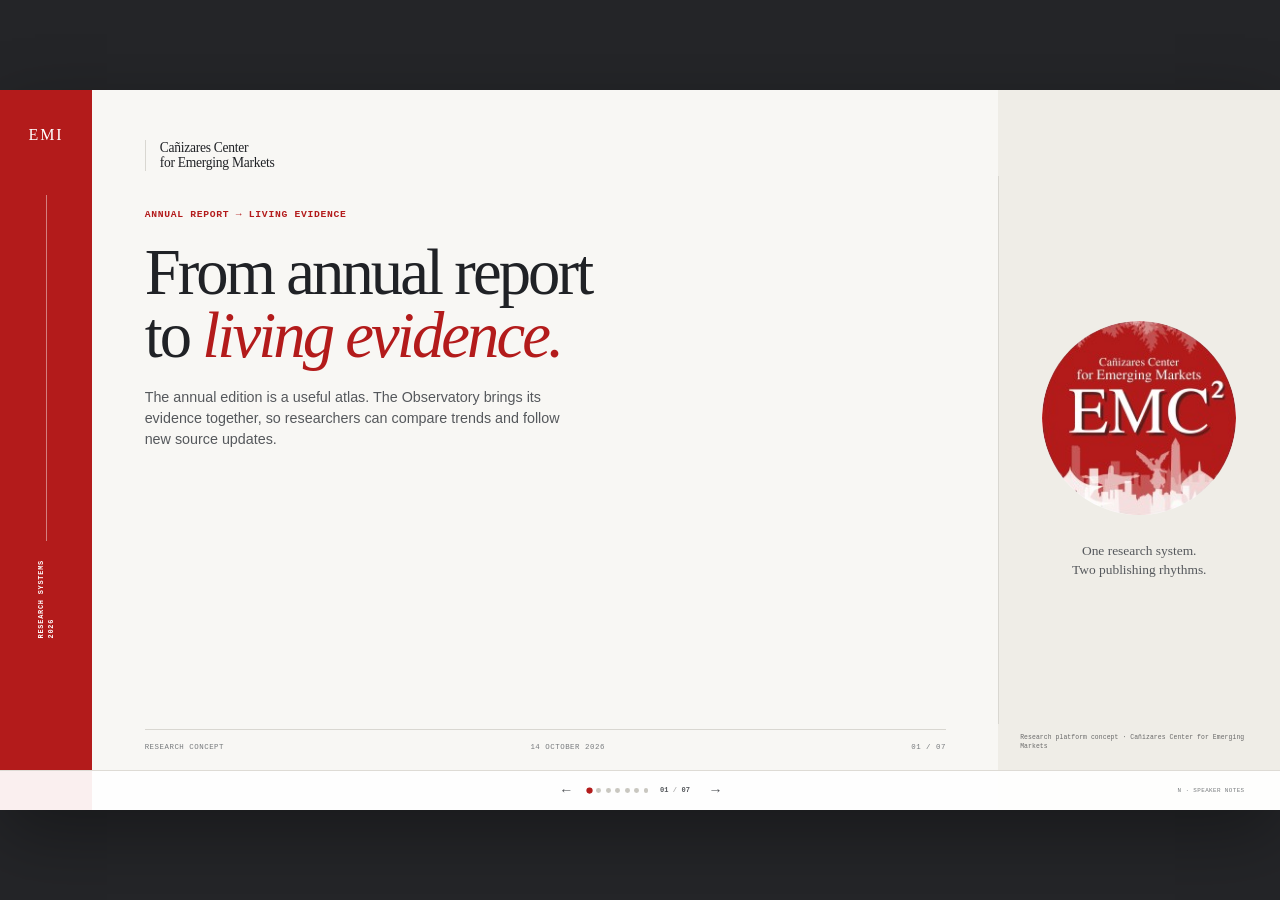
==== commit 04b18bd0: "Add user-provided Canizares Center EMC2 logo" ====
--- a/index.html
+++ b/index.html
@@ -20,7 +20,7 @@
         <p class="cover-deck">The annual edition is a useful atlas. The Observatory brings its evidence together, so researchers can compare trends and follow new source updates.</p>
         <div class="cover-bottom"><span>RESEARCH CONCEPT</span><span>14 OCTOBER 2026</span><span>01 / 07</span></div>
       </div>
-      <div class="cover-aside"><div class="orbit" aria-hidden="true"><span></span><span></span><span></span><b>evidence<br>in motion</b></div><p>One research system.<br>Two publishing rhythms.</p></div>
+      <div class="cover-aside"><img class="center-emc2-logo" src="./assets/canizares-emc2.png" alt="EMC² · Cañizares Center for Emerging Markets"><p>One research system.<br>Two publishing rhythms.</p></div>
       <p class="slide-source cover-source">Research platform concept · Cañizares Center for Emerging Markets</p>
     </section>
 
--- a/deck.css
+++ b/deck.css
@@ -32,3 +32,5 @@
 @media(min-width:761px){.slide-source{bottom:4cqw;color:#686868;font-size:.58cqw}.cover-source{bottom:4cqw;font-size:.5cqw}.cover-main{padding-bottom:4.6cqw}}
 
 .brand-lockup{gap:1.2cqw;align-items:center}.center-wordmark{font:1.06cqw/1.15 var(--display);color:var(--ink);border-left:1px solid var(--rule);padding-left:1.1cqw;letter-spacing:-.02em}@media(max-width:760px){.center-wordmark{font-size:2.9vw;padding-left:2vw}.brand-lockup{gap:2vw}}
+
+.center-emc2-logo{width:15.2cqw;height:15.2cqw;object-fit:contain;border-radius:50%;display:block}
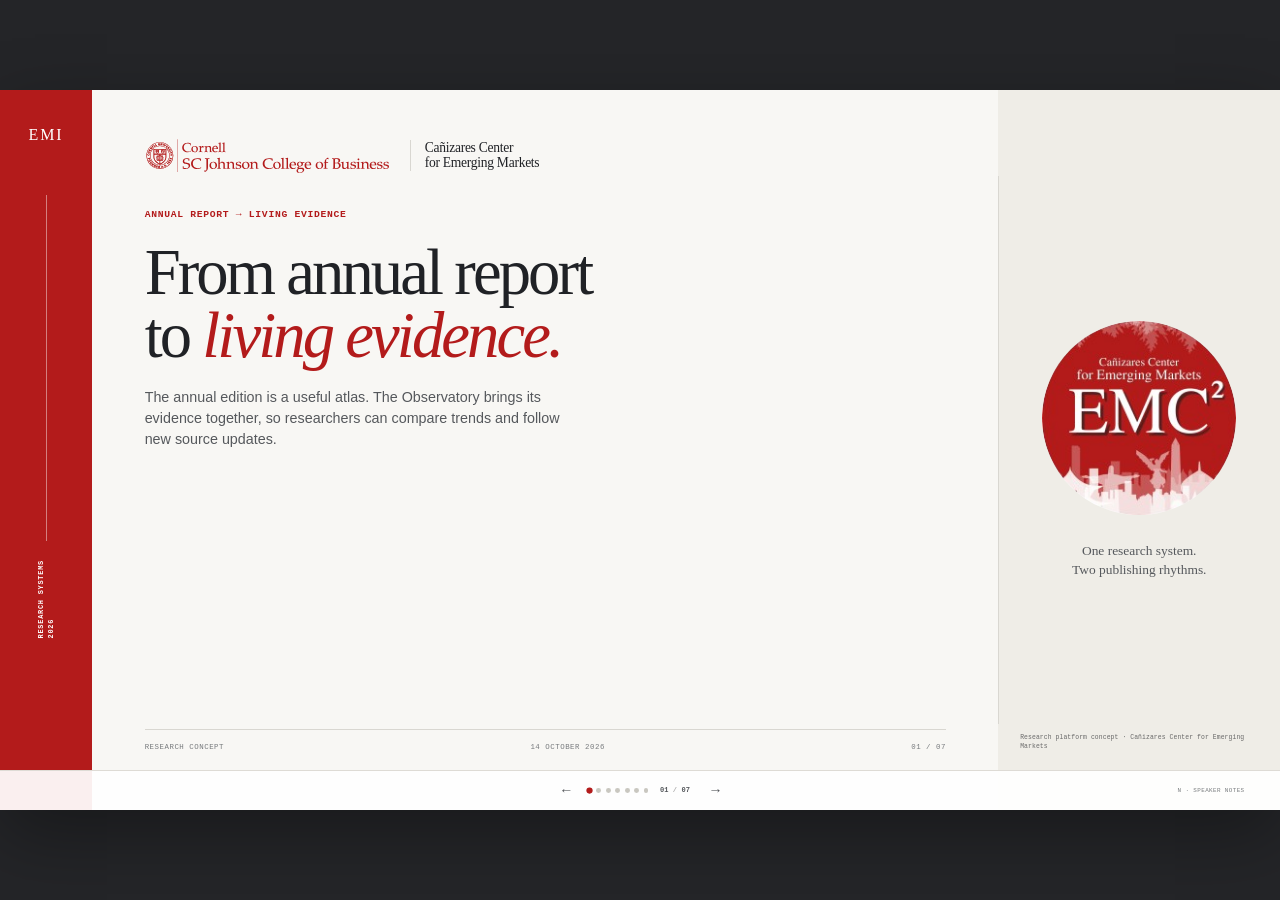
==== commit 5eab5ee6: "Explain company explorers and chatbot with visible Cornell identity" ====
--- a/index.html
+++ b/index.html
@@ -14,7 +14,7 @@
     <section class="slide slide-cover is-active" id="slide-1" data-slide="1" aria-labelledby="title-1">
       <div class="cover-rail"><span class="rail-mark">EMI</span><span class="rail-line"></span><span class="rail-caption">RESEARCH SYSTEMS<br>2026</span></div>
       <div class="cover-main">
-        <header class="brand-lockup" aria-label="Cornell University"><img class="cornell-lockup" src="./assets/cornell-lockup.svg" alt="Cornell University" hidden><span class="lockup-placeholder" hidden aria-hidden="true"></span><span class="center-wordmark">Cañizares Center<br>for Emerging Markets</span></header>
+        <header class="brand-lockup" aria-label="Cornell University"><img class="cornell-lockup" src="./assets/cornell-lockup.svg" alt="Cornell University · SC Johnson College of Business"><span class="lockup-placeholder" hidden aria-hidden="true"></span><span class="center-wordmark">Cañizares Center<br>for Emerging Markets</span></header>
         <p class="eyebrow">ANNUAL REPORT → LIVING EVIDENCE</p>
         <h1 id="title-1">From annual report<br>to <em>living evidence.</em></h1>
         <p class="cover-deck">The annual edition is a useful atlas. The Observatory brings its evidence together, so researchers can compare trends and follow new source updates.</p>
@@ -25,17 +25,17 @@
     </section>
 
     <section class="slide slide-evidence" id="slide-2" data-slide="2" aria-labelledby="title-2" hidden>
-      <header class="slide-head"><p class="eyebrow">THE RESEARCH FOUNDATION</p><span class="slide-index">02 / 07</span></header>
+      <header class="slide-head"><p class="eyebrow">THE RESEARCH FOUNDATION</p><div class="slide-brand"><img class="cornell-slide-logo" src="./assets/cornell-lockup.svg" alt="Cornell University · SC Johnson College of Business"><span class="slide-index">02 / 07</span></div></header>
       <div class="evidence-layout">
         <div class="evidence-title"><h2 id="title-2">An annual atlas.<br><em>A living evidence base.</em></h2><p>The annual edition gives the research its frame. The Observatory keeps each source with its definition, date, and place in the analysis.</p></div>
         <div class="page-object" aria-label="Research archive with 177 pages and 13 chapter analyses"><div class="page-rules"></div><div class="page-stamp">EMI<br>2026</div><div class="page-count"><b>177</b><span>physical pages</span></div><div class="chapter-count"><b>13</b><span>chapters analyzed</span></div><div class="page-note">ANNUAL EDITION<br>THE RESEARCH FRAME</div></div>
-        <div class="asset-column"><div class="asset-total"><span>CATALOGUED SOURCE ASSETS</span><strong>164</strong><small>in the project library</small></div><div class="asset-rule"></div><p>Company, M&amp;A, and greenfield material sit beside the report archive, ready to connect with questions and exhibits.</p><span class="status-pill">SOURCE · DEFINITION · DATE</span></div>
+        <div class="asset-column"><div class="asset-total"><span>CATALOGUED SOURCE ASSETS</span><strong>164</strong><small>in the project library</small></div><div class="asset-rule"></div><p>The Observatory will bring company profiles, M&amp;A transactions, and greenfield projects into searchable views. Filter by geography, sector, and year, then open each record with its details and source.</p><span class="status-pill">SOURCE · DEFINITION · DATE</span></div>
       </div>
       <footer class="slide-source">Sources: project research inventory (177 pages, 13 chapter analyses); <code>docs/DATA_ASSET_MANIFEST.json</code> and <code>verification/RELEASE_CHECK.json</code> (164 catalogued assets).</footer>
     </section>
 
     <section class="slide slide-experience" id="slide-3" data-slide="3" aria-labelledby="title-3" hidden>
-      <header class="slide-head"><p class="eyebrow">WHY VISUALIZATION FIRST</p><span class="slide-index">03 / 07</span></header>
+      <header class="slide-head"><p class="eyebrow">WHY VISUALIZATION FIRST</p><div class="slide-brand"><img class="cornell-slide-logo" src="./assets/cornell-lockup.svg" alt="Cornell University · SC Johnson College of Business"><span class="slide-index">03 / 07</span></div></header>
       <div class="experience-grid">
         <div class="experience-copy"><h2 id="title-3">Let researchers<br><em>see the question.</em></h2><p>Start with a country, a metric, and a time window. Compare shape and coverage before writing the interpretation.</p><div class="control-stack"><div><small>ECONOMY</small><strong>Choose one or compare</strong><span>Country selector</span></div><div><small>MEASURE</small><strong>Six annual indicators</strong><span>Units stay visible</span></div><div><small>TIME</small><strong>2000 to 2025</strong><span>Adjustable range</span></div></div></div>
         <div class="chart-frame" aria-label="Illustrative interface diagram, no observations plotted"><div class="chart-toolbar"><div><span class="toolbar-dot"></span><span>FDI NET INFLOWS</span></div><span>LEVELS · CURRENT US$</span></div><div class="chart-body"><div class="chart-ylabels"><span>Higher</span><span></span><span></span><span>Lower</span></div><div class="chart-field"><div class="chart-gridline"></div><div class="chart-gridline"></div><div class="chart-gridline"></div><svg viewBox="0 0 600 300" role="img" aria-label="Schematic line, not real data"><path class="chart-path chart-path-one" d="M4 232 C74 206, 95 232, 146 185 S221 201, 272 153 S351 176, 403 119 S481 141, 596 62"/><path class="chart-path chart-path-two" d="M4 258 C76 245, 105 212, 148 226 S211 165, 271 191 S346 123, 407 151 S493 96, 596 108"/></svg><span class="schematic-label">SCHEMATIC · NO VALUES PLOTTED</span><div class="chart-xlabels"><span>2000</span><span>2010</span><span>2020</span><span>2025</span></div></div></div><div class="chart-legend"><span><i class="legend-red"></i>Selected economy</span><span><i class="legend-gray"></i>Comparison</span><span class="chart-hover">Hover · zoom · inspect</span></div><div class="chart-footnote">Missing values stay visible. Export uses the current filters and labels.</div></div>
@@ -45,7 +45,7 @@
     </section>
 
     <section class="slide slide-pipeline" id="slide-4" data-slide="4" aria-labelledby="title-4" hidden>
-      <header class="slide-head"><p class="eyebrow">HOW THE EVIDENCE TAKES SHAPE</p><span class="slide-index">04 / 07</span></header>
+      <header class="slide-head"><p class="eyebrow">HOW THE EVIDENCE TAKES SHAPE</p><div class="slide-brand"><img class="cornell-slide-logo" src="./assets/cornell-lockup.svg" alt="Cornell University · SC Johnson College of Business"><span class="slide-index">04 / 07</span></div></header>
       <div class="pipeline-heading"><h2 id="title-4">One source response<br><em>at a time.</em></h2><p>Python turns source material into dated, comparable evidence that a researcher can revisit.</p></div>
       <div class="pipeline-track" aria-label="Data pipeline from official source responses to research interface"><div class="pipeline-step"><span class="step-no">01</span><b>Acquire<br>source data</b><small>Official World Bank<br>API responses</small></div><i class="flow-arrow">→</i><div class="pipeline-step"><span class="step-no">02</span><b>Prepare<br>the series</b><small>Python normalization<br>and validation</small></div><i class="flow-arrow">→</i><div class="pipeline-step step-strong"><span class="step-no">03</span><b>Version<br>the evidence</b><small>Immutable snapshot<br>with provenance</small></div><i class="flow-arrow">→</i><div class="pipeline-step"><span class="step-no">04</span><b>Explore<br>and compare</b><small>Charts and<br>descriptive questions</small></div></div>
       <div class="deployment-band"><div class="deployment-item"><span>ACQUIRE</span><b>World Bank responses</b><small>Country metadata and six annual series</small></div><div class="deployment-item"><span>PREPARE</span><b>Python</b><small>Normalize, check, and record provenance</small></div><div class="deployment-item"><span>VERSION</span><b>Immutable snapshot</b><small>Source, units, dates, and identity stay attached</small></div><div class="deployment-item"><span>EXPLORE</span><b>Plotly · FastAPI</b><small>Interactive charts and read-only data access</small></div></div>
@@ -53,7 +53,7 @@
     </section>
 
     <section class="slide slide-automation" id="slide-5" data-slide="5" aria-labelledby="title-5" hidden>
-      <header class="slide-head"><p class="eyebrow">SOURCE-PACED AUTOMATION</p><span class="slide-index">05 / 07</span></header>
+      <header class="slide-head"><p class="eyebrow">SOURCE-PACED AUTOMATION</p><div class="slide-brand"><img class="cornell-slide-logo" src="./assets/cornell-lockup.svg" alt="Cornell University · SC Johnson College of Business"><span class="slide-index">05 / 07</span></div></header>
       <div class="automation-heading"><h2 id="title-5">Annual baseline.<br><em>Updates as sources change.</em></h2><p>The annual edition remains the reference. The Observatory can follow each provider's publishing rhythm.</p></div>
       <div class="automation-rhythm"><div class="rhythm-date"><span>SOURCE-PACED</span><b>LIVE</b><strong>As data change</strong><small>API · schedule · event</small></div><div class="automation-steps"><article><small>01 · CHECK</small><b>Look for revised source data</b><span>Keep the source's observation frequency intact</span></article><article><small>02 · PREPARE</small><b>Build a dated snapshot</b><span>Carry definitions, units, and source dates</span></article><article><small>03 · RETAIN</small><b>Keep each version addressable</b><span>Return to a prior snapshot for a pinned view</span></article><article><small>04 · PUBLISH</small><b>Seal data and publish the experience</b><span>Keep source material protected in the library</span></article></div></div>
       <div class="automation-caveat"><b>STACK</b><span>Python · FastAPI · Plotly · GitHub Actions. Production design: Dagster orchestration with PostgreSQL; source cadence follows provider terms.</span></div>
@@ -61,15 +61,15 @@
     </section>
 
     <section class="slide slide-questions" id="slide-6" data-slide="6" aria-labelledby="title-6" hidden>
-      <header class="slide-head"><p class="eyebrow">PRIVATE INTERACTION, SHARED EVIDENCE</p><span class="slide-index">06 / 07</span></header>
-      <div class="question-layout"><div class="question-intro"><h2 id="title-6">One snapshot.<br><em>Two ways to explore.</em></h2><p>Charts and questions use the same economy, metric, years, and version. The answer stays close to the evidence.</p><div class="boundary-stamp">SOURCE<br>UNIT<br>OBSERVATION PERIOD</div></div><div class="query-card"><div class="query-header"><span>ASK THE SELECTED SNAPSHOT</span><span class="snapshot-id">wb-8d80…4cec</span></div><div class="query-input">Which economies had the highest FDI inflows in the selected years?<b>↵</b></div><div class="query-state"><div class="state-icon">✓</div><div><small>DESCRIPTIVE ANSWER</small><strong>Same filters and snapshot as the visual view.</strong><p>Source, unit, missing-value context, and period stay with the result.</p></div></div><div class="query-divider"></div><div class="unsupported"><span class="unsupported-mark">↗</span><div><small>RETURN TO THE RESEARCH</small><p>Compare the answer with the chart, then read the annual edition for context.</p></div></div><div class="query-baseline"><span>DETERMINISTIC PARSER</span><span>REPEATABLE SNAPSHOT</span><span>SOURCE IN VIEW</span></div></div></div>
+      <header class="slide-head"><p class="eyebrow">PRIVATE INTERACTION, SHARED EVIDENCE</p><div class="slide-brand"><img class="cornell-slide-logo" src="./assets/cornell-lockup.svg" alt="Cornell University · SC Johnson College of Business"><span class="slide-index">06 / 07</span></div></header>
+      <div class="question-layout"><div class="question-intro"><h2 id="title-6">Ask the chatbot.<br><em>Follow the evidence.</em></h2><p>The Observatory will include a chatbot for questions about countries, companies, M&amp;A, and greenfield projects. Answers will cite the same evidence shown in the charts.</p><div class="boundary-stamp">SOURCE<br>UNIT<br>OBSERVATION PERIOD</div></div><div class="query-card"><div class="query-header"><span>ASK THE OBSERVATORY CHATBOT</span><span class="snapshot-id">wb-8d80…4cec</span></div><div class="query-input">Which economies had the highest FDI inflows in the selected years?<b>↵</b></div><div class="query-state"><div class="state-icon">✓</div><div><small>ANSWER WITH SOURCES</small><strong>Same filters and snapshot as the visual view.</strong><p>Source, unit, missing-value context, and period stay with the result.</p></div></div><div class="query-divider"></div><div class="unsupported"><span class="unsupported-mark">↗</span><div><small>RETURN TO THE RESEARCH</small><p>Compare the answer with the chart, then read the annual edition for context.</p></div></div><div class="query-baseline"><span>ASK IN PLAIN LANGUAGE</span><span>CHARTS + REPORT</span><span>CITED SOURCES</span></div></div></div>
       <footer class="slide-source">Sources: <code>README.md</code>, <code>docs/ARCHITECTURE.md</code>, <code>verification/DATA_VERIFICATION.json</code>.</footer>
     </section>
 
     <section class="slide slide-readiness" id="slide-7" data-slide="7" aria-labelledby="title-7" hidden>
-      <header class="slide-head"><p class="eyebrow">ONE RESEARCH SYSTEM · TWO PUBLISHING RHYTHMS</p><span class="slide-index">07 / 07</span></header>
+      <header class="slide-head"><p class="eyebrow">ONE RESEARCH SYSTEM · TWO PUBLISHING RHYTHMS</p><div class="slide-brand"><img class="cornell-slide-logo" src="./assets/cornell-lockup.svg" alt="Cornell University · SC Johnson College of Business"><span class="slide-index">07 / 07</span></div></header>
       <div class="readiness-title"><h2 id="title-7">One research system.<br><em>Two publishing rhythms.</em></h2><p>An annual edition gives the work its frame. A source-paced Observatory keeps evidence in motion.</p></div>
-      <div class="readiness-board"><article class="readiness-column ready"><span class="column-label"><i></i>LIVE INTELLIGENCE</span><div class="big-proof">↗</div><h3>Follow the source</h3><p>Bring updated source snapshots into view at the cadence each provider allows.</p><div class="column-bottom">Version each snapshot for repeatable comparisons</div></article><article class="readiness-column next"><span class="column-label"><i></i>ANNUAL REFERENCE</span><div class="next-mark">✳</div><h3>Keep the annual edition</h3><p>Use the report as the editorial map. Chapters frame the questions; exhibits anchor the analysis.</p><div class="column-bottom">Read an edition beside evolving evidence</div></article><article class="readiness-column ready"><span class="column-label"><i></i>EXPLAINABLE ANSWERS</span><div class="big-proof">↗</div><h3>Show how an answer travels</h3><p>Keep its source, unit, period, and selected snapshot beside each chart and result.</p><div class="column-bottom">From source to comparison to interpretation</div></article></div>
+      <div class="readiness-board"><article class="readiness-column ready"><span class="column-label"><i></i>LIVE INTELLIGENCE</span><div class="big-proof">↗</div><h3>Follow the source</h3><p>Bring updated source snapshots into view at the cadence each provider allows.</p><div class="column-bottom">Version each snapshot for repeatable comparisons</div></article><article class="readiness-column next"><span class="column-label"><i></i>ANNUAL REFERENCE</span><div class="next-mark">✳</div><h3>Keep the annual edition</h3><p>Use the report as the editorial map. Chapters frame the questions; exhibits anchor the analysis.</p><div class="column-bottom">Read an edition beside evolving evidence</div></article><article class="readiness-column ready"><span class="column-label"><i></i>EXPLAINABLE ANSWERS</span><div class="big-proof">↗</div><h3>A chatbot with sources</h3><p>Ask a question about a chart or record. The chatbot will explain the comparison and cite its evidence.</p><div class="column-bottom">From source to comparison to interpretation</div></article></div>
       <div class="closing-line"><span>ANNUAL EDITION</span><i></i><b>CONTINUOUS OBSERVATORY</b></div>
       <footer class="slide-source">Concept based on the project's annual World Bank snapshot, source catalog, and report research inventory.</footer>
     </section>
--- a/deck.css
+++ b/deck.css
@@ -34,3 +34,6 @@
 .brand-lockup{gap:1.2cqw;align-items:center}.center-wordmark{font:1.06cqw/1.15 var(--display);color:var(--ink);border-left:1px solid var(--rule);padding-left:1.1cqw;letter-spacing:-.02em}@media(max-width:760px){.center-wordmark{font-size:2.9vw;padding-left:2vw}.brand-lockup{gap:2vw}}
 
 .center-emc2-logo{width:15.2cqw;height:15.2cqw;object-fit:contain;border-radius:50%;display:block}
+
+/* Cornell identity stays visible beside the EMC2 center mark. */
+.cornell-lockup{width:19.5cqw;max-width:19.5cqw;max-height:3.3cqw}.slide-brand{display:flex;align-items:center;gap:1.4cqw}.cornell-slide-logo{width:11.8cqw;height:auto;max-height:2.1cqw;object-fit:contain}@media(max-width:760px){.cornell-lockup{width:42vw;max-width:42vw;max-height:8vw}.cornell-slide-logo{width:27vw;max-height:6vw}.slide-brand{gap:3vw}}
